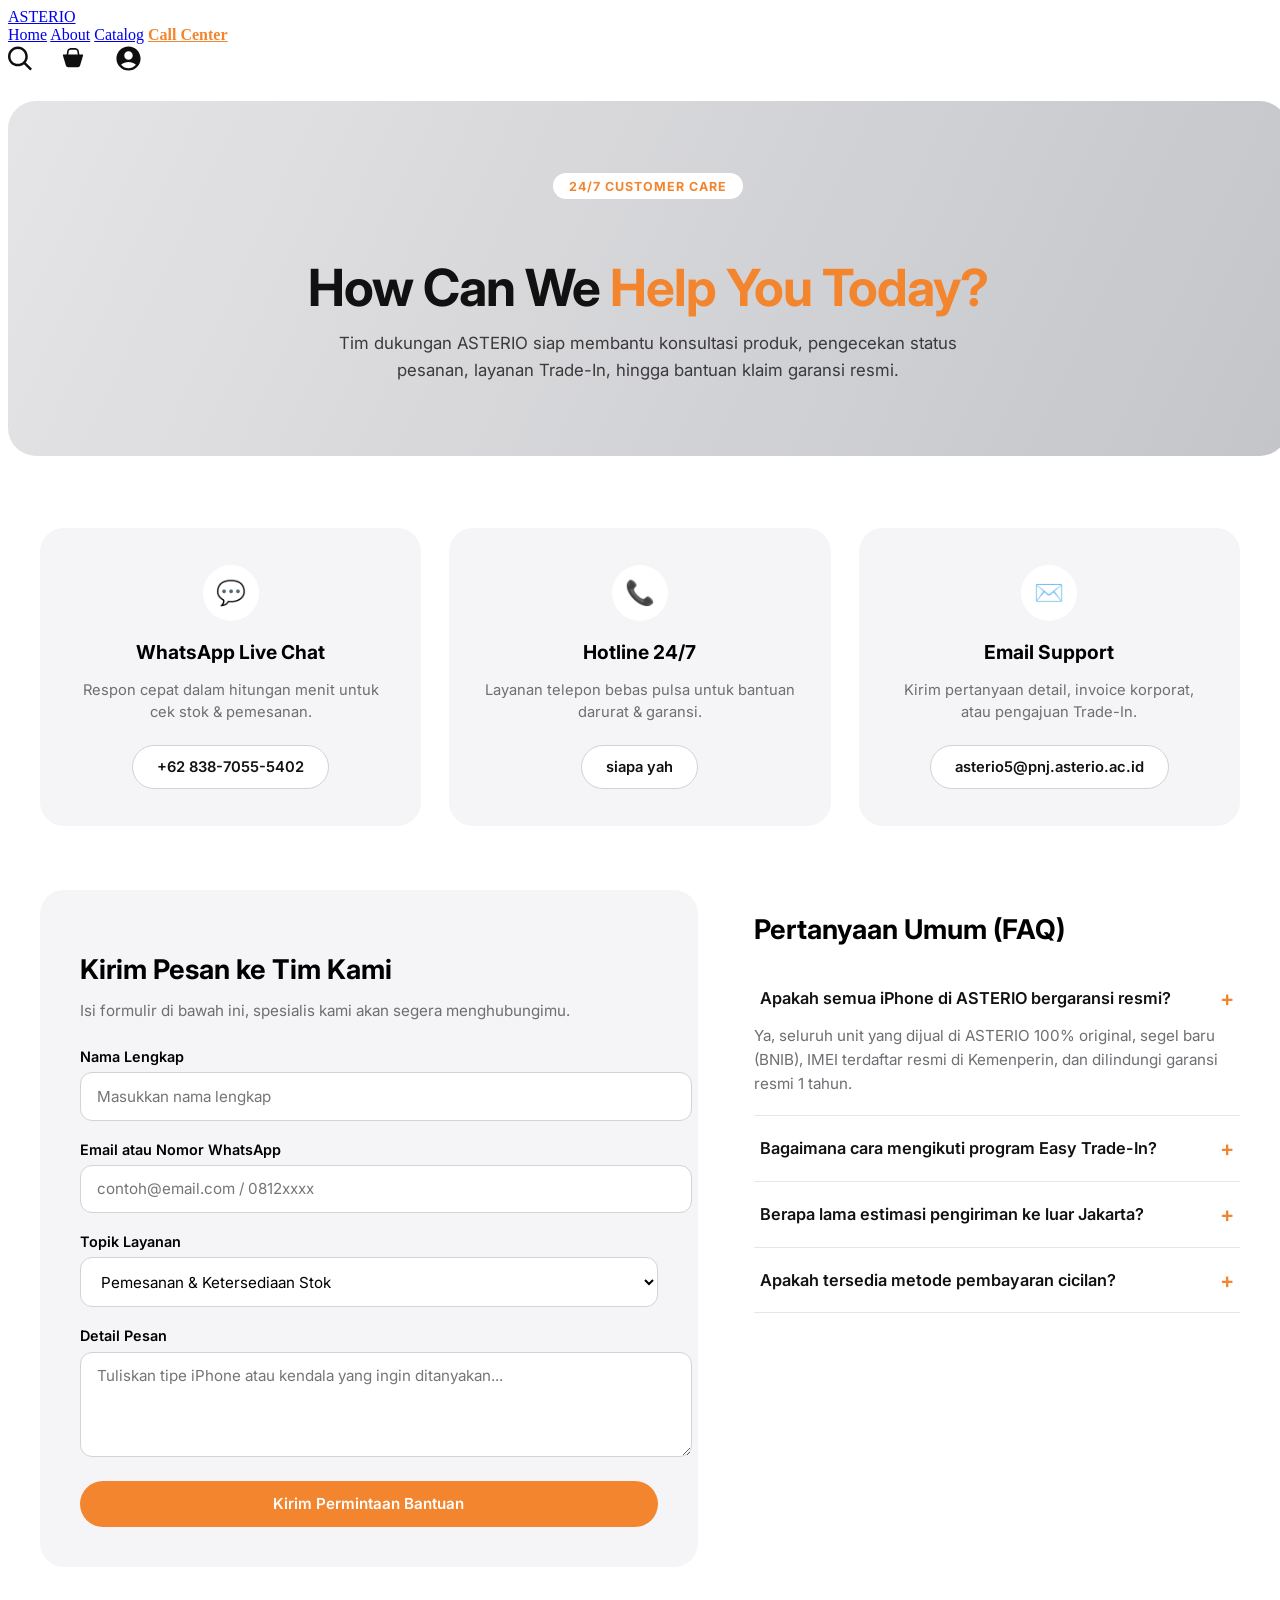
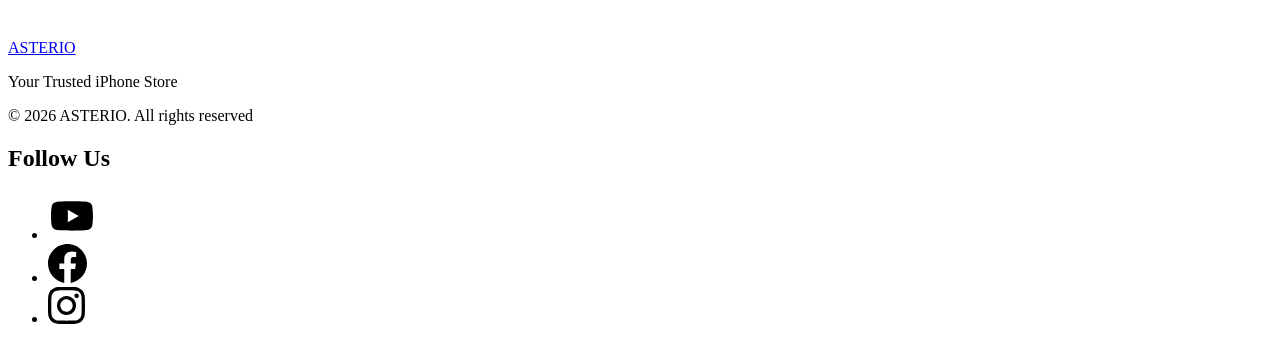
==== callcenter.html @ 1a4d2e9a "4 struktur tanpa js" ====
<!DOCTYPE html>
<html lang="en">
<head>
    <meta charset="UTF-8">
    <meta name="viewport" content="width=device-width, initial-scale=1.0">
    <title>Call Center | Asterio</title>
    <link rel="preconnect" href="https://fonts.googleapis.com">
    <link rel="preconnect" href="https://fonts.gstatic.com" crossorigin>
    <link href="https://fonts.googleapis.com/css2?family=Inter:ital,opsz,wght@0,14..32,100..900;1,14..32,100..900&family=Science+Gothic:wght@100..900&display=swap" rel="stylesheet">
    <link rel="stylesheet" href="style.css">
    <link rel="stylesheet" href="pages.css">
    <script src="script.js" defer></script>
</head>
<body>
    <header class="site-header">
        <div class="header-inner">
            <a class="brand" href="index.html" aria-label="Asterio home">ASTERIO</a>

            <nav class="main-nav" aria-label="Main navigation">
                <a href="index.html">Home</a>
                <a href="about.html">About</a>
                <a href="catalog.html">Catalog</a>
                <a href="callcenter.html" class="active">Call Center</a>
            </nav>

            <img class="header-icons" src="assets/header-icons.svg" alt="Search, shopping bag, and account">
        </div>
    </header>

    <main>
        <section class="page-hero">
            <span class="page-badge">24/7 Customer Care</span>
            <h1>How Can We <span>Help You Today?</span></h1>
            <p>Tim dukungan ASTERIO siap membantu konsultasi produk, pengecekan status pesanan, layanan Trade-In, hingga bantuan klaim garansi resmi.</p>
        </section>

        <section class="section-block">
            <div class="page-container">
                <div class="support-channels">
                    <div class="channel-card">
                        <div class="channel-icon">💬</div>
                        <h3>WhatsApp Live Chat</h3>
                        <p>Respon cepat dalam hitungan menit untuk cek stok & pemesanan.</p>
                        <a href="#contactFormSection" class="btn-outline">+62 838-7055-5402</a>
                    </div>
                    <div class="channel-card">
                        <div class="channel-icon">📞</div>
                        <h3>Hotline 24/7</h3>
                        <p>Layanan telepon bebas pulsa untuk bantuan darurat & garansi.</p>
                        <a href="#contactFormSection" class="btn-outline">siapa yah</a>
                    </div>
                    <div class="channel-card">
                        <div class="channel-icon">✉️</div>
                        <h3>Email Support</h3>
                        <p>Kirim pertanyaan detail, invoice korporat, atau pengajuan Trade-In.</p>
                        <a href="#contactFormSection" class="btn-outline">asterio5@pnj.asterio.ac.id</a>
                    </div>
                </div>

                <div class="contact-layout" id="contactFormSection">
                    <div class="contact-form-card">
                        <h2>Kirim Pesan ke Tim Kami</h2>
                        <p>Isi formulir di bawah ini, spesialis kami akan segera menghubungimu.</p>

                        <form id="supportForm">
                            <div class="form-group">
                                <label for="fullName">Nama Lengkap</label>
                                <input type="text" id="fullName" placeholder="Masukkan nama lengkap" required>
                            </div>

                            <div class="form-group">
                                <label for="email">Email atau Nomor WhatsApp</label>
                                <input type="text" id="email" placeholder="contoh@email.com / 0812xxxx" required>
                            </div>

                            <div class="form-group">
                                <label for="topic">Topik Layanan</label>
                                <select id="topic">
                                    <option value="order">Pemesanan & Ketersediaan Stok</option>
                                    <option value="trade-in">Program Easy Trade-In</option>
                                    <option value="warranty">Klaim Garansi & Service</option>
                                    <option value="delivery">Pelacakan Pengiriman</option>
                                </select>
                            </div>

                            <div class="form-group">
                                <label for="message">Detail Pesan</label>
                                <textarea id="message" rows="4" placeholder="Tuliskan tipe iPhone atau kendala yang ingin ditanyakan..." required></textarea>
                            </div>

                            <button type="submit" class="btn-primary" style="width: 100%;">Kirim Permintaan Bantuan</button>
                            <div class="form-feedback" id="formFeedback">
                                Terima kasih! Tiket bantuanmu telah diterima. Tim ASTERIO akan segera menghubungimu.
                            </div>
                        </form>
                    </div>

                    <div class="faq-section">
                        <h2>Pertanyaan Umum (FAQ)</h2>

                        <div class="faq-item open">
                            <button class="faq-question" type="button">
                                <span>Apakah semua iPhone di ASTERIO bergaransi resmi?</span>
                                <span>+</span>
                            </button>
                            <div class="faq-answer">
                                Ya, seluruh unit yang dijual di ASTERIO 100% original, segel baru (BNIB), IMEI terdaftar resmi di Kemenperin, dan dilindungi garansi resmi 1 tahun.
                            </div>
                        </div>

                        <div class="faq-item">
                            <button class="faq-question" type="button">
                                <span>Bagaimana cara mengikuti program Easy Trade-In?</span>
                                <span>+</span>
                            </button>
                            <div class="faq-answer">
                                Kamu cukup memilih topik "Program Easy Trade-In" pada formulir di samping dan mencantumkan tipe iPhone lamamu beserta kondisi fisiknya untuk mendapatkan estimasi harga tukar tambah.
                            </div>
                        </div>

                        <div class="faq-item">
                            <button class="faq-question" type="button">
                                <span>Berapa lama estimasi pengiriman ke luar Jakarta?</span>
                                <span>+</span>
                            </button>
                            <div class="faq-answer">
                                Untuk wilayah Jabodetabek tersedia layanan Instant/Same-Day Delivery. Untuk luar Jabodetabek memakan waktu 1–3 hari kerja dengan asuransi penuh.
                            </div>
                        </div>

                        <div class="faq-item">
                            <button class="faq-question" type="button">
                                <span>Apakah tersedia metode pembayaran cicilan?</span>
                                <span>+</span>
                            </button>
                            <div class="faq-answer">
                                Tersedia cicilan 0% hingga 24 bulan menggunakan kartu kredit bank rekanan maupun layanan paylater terverifikasi.
                            </div>
                        </div>
                    </div>
                </div>
            </div>
        </section>
    </main>

    <footer class="site-footer" id="site-footer">
        <div class="footer-left">
            <div class="footer-brand-block">
                <a class="brand footer-brand" href="index.html" aria-label="Asterio home">ASTERIO</a>
                <p>Your Trusted iPhone Store</p>
            </div>
            <p class="footer-copyright">© 2026 ASTERIO. All rights reserved</p>
        </div>

        <div class="footer-social">
            <h2>Follow Us</h2>
            <ul class="social-links" aria-label="ASTERIO on social media">
                <li class="social-icon social-icon--youtube">
                    <img src="assets/footer-youtube.svg" alt="YouTube">
                </li>
                <li class="social-icon social-icon--facebook">
                    <img src="assets/footer-facebook-mark.svg" alt="Facebook">
                </li>
                <li class="social-icon social-icon--instagram">
                    <img src="assets/footer-instagram.svg" alt="Instagram">
                </li>
            </ul>
        </div>
    </footer>

    <script>
        document.querySelectorAll('.faq-question').forEach(btn => {
            btn.addEventListener('click', () => {
                btn.parentElement.classList.toggle('open');
            });
        });

        document.getElementById('supportForm').addEventListener('submit', function (e) {
            e.preventDefault();
            document.getElementById('formFeedback').style.display = 'block';
            this.reset();
        });
    </script>
</body>
</html>
---- pages.css ----
/* --- TANDA MENU AKTIF DI NAVBAR --- */
.main-nav a.active {
  color: #f2852e;
  font-weight: 700;
}

/* --- CONTAINER KONTEN UTAMA --- */
.page-container {
  width: min(1320px, calc(100% - 64px));
  margin: 0 auto;
}

/* --- PAGE HERO BANNER --- */
.page-hero {
  width: min(1320px, calc(100% - 64px));
  margin: 1.5rem auto 0;
  background: linear-gradient(115deg, #e5e5e7 0%, #c4c5c9 100%);
  padding: 4.5rem 2.5rem;
  border-radius: 28px;
  text-align: center;
  font-family: 'Inter', sans-serif;
}

.page-badge {
  display: inline-block;
  font-size: 0.78rem;
  font-weight: 700;
  letter-spacing: 0.08em;
  text-transform: uppercase;
  color: #f2852e;
  background: #ffffff;
  padding: 0.35rem 1rem;
  border-radius: 999px;
  margin-bottom: 1rem;
}

.page-hero h1 {
  font-size: clamp(2.1rem, 4vw, 3.2rem);
  font-weight: 700;
  letter-spacing: -0.02em;
  color: #111111;
  margin-bottom: 0.85rem;
  line-height: 1.15;
}

.page-hero h1 span {
  color: #f2852e;
}

.page-hero p {
  max-width: 650px;
  margin: 0 auto;
  color: #3a3a3c;
  font-size: 1.05rem;
  line-height: 1.6;
}

/* --- BUTTONS --- */
.btn-primary {
  display: inline-flex;
  align-items: center;
  justify-content: center;
  gap: 0.5rem;
  background: #f2852e;
  color: #ffffff;
  font-family: 'Inter', sans-serif;
  font-weight: 600;
  font-size: 0.95rem;
  padding: 0.85rem 1.75rem;
  border-radius: 999px;
  border: none;
  text-decoration: none;
  cursor: pointer;
  transition: transform 0.2s ease, background 0.2s ease;
}

.btn-primary:hover {
  background: #dc721e;
  transform: translateY(-1px);
}

.btn-outline {
  display: inline-flex;
  align-items: center;
  justify-content: center;
  gap: 0.5rem;
  background: #ffffff;
  color: #111111;
  font-family: 'Inter', sans-serif;
  font-weight: 600;
  font-size: 0.92rem;
  padding: 0.78rem 1.5rem;
  border-radius: 999px;
  border: 1px solid #d2d2d7;
  text-decoration: none;
  cursor: pointer;
  transition: all 0.2s ease;
}

.btn-outline:hover {
  border-color: #f2852e;
  color: #f2852e;
}

/* --- SECTION BLOCK --- */
.section-block {
  padding: 4.5rem 0;
  font-family: 'Inter', sans-serif;
}

/* --- ABOUT PAGE --- */
.story-grid {
  display: grid;
  grid-template-columns: 1.1fr 0.9fr;
  gap: 3.5rem;
  align-items: center;
}

.story-content h2 {
  font-size: 2.15rem;
  font-weight: 700;
  color: #111111;
  margin-bottom: 1.1rem;
  letter-spacing: -0.015em;
}

.story-content p {
  color: #6e6e73;
  font-size: 1.02rem;
  line-height: 1.7;
  margin-bottom: 1.1rem;
}

.story-visual {
  background: #f5f5f7;
  border-radius: 24px;
  padding: 2.5rem;
  display: flex;
  align-items: center;
  justify-content: center;
}

.story-visual img {
  max-height: 330px;
  object-fit: contain;
}

.stats-bar {
  display: grid;
  grid-template-columns: repeat(4, 1fr);
  gap: 1.5rem;
  background: #141416;
  color: #ffffff;
  padding: 2.75rem 2rem;
  border-radius: 24px;
  margin-top: 4rem;
  text-align: center;
}

.stat-item h3 {
  font-size: 2.2rem;
  font-weight: 700;
  color: #f2852e;
  margin-bottom: 0.25rem;
}

.stat-item p {
  font-size: 0.95rem;
  color: #d1d1d6;
}

/* --- CATALOG PAGE --- */
.catalog-controls {
  display: flex;
  flex-wrap: wrap;
  justify-content: space-between;
  align-items: center;
  gap: 1rem;
  margin-bottom: 2.5rem;
}

.filter-tabs {
  display: flex;
  flex-wrap: wrap;
  gap: 0.65rem;
}

.filter-btn {
  padding: 0.6rem 1.35rem;
  border-radius: 999px;
  border: 1px solid #d2d2d7;
  background: #ffffff;
  color: #111111;
  font-family: 'Inter', sans-serif;
  font-weight: 500;
  font-size: 0.95rem;
  cursor: pointer;
  transition: all 0.2s ease;
}

.filter-btn.active,
.filter-btn:hover {
  background: #f2852e;
  color: #ffffff;
  border-color: #f2852e;
}

.search-box {
  min-width: 280px;
}

.search-box input {
  width: 100%;
  padding: 0.7rem 1.25rem;
  border-radius: 999px;
  border: 1px solid #d2d2d7;
  font-family: 'Inter', sans-serif;
  font-size: 0.95rem;
  outline: none;
}

.search-box input:focus {
  border-color: #f2852e;
}

.catalog-grid {
  display: grid;
  grid-template-columns: repeat(auto-fill, minmax(290px, 1fr));
  gap: 1.75rem;
}

.catalog-card {
  background: #f5f5f7;
  border-radius: 24px;
  padding: 1.75rem;
  display: flex;
  flex-direction: column;
  justify-content: space-between;
  transition: transform 0.25s ease, box-shadow 0.25s ease;
}

.catalog-card:hover {
  transform: translateY(-5px);
  box-shadow: 0 12px 30px rgba(0, 0, 0, 0.08);
}

.product-tag {
  align-self: flex-start;
  font-size: 0.75rem;
  font-weight: 700;
  text-transform: uppercase;
  padding: 0.3rem 0.75rem;
  border-radius: 999px;
  background: rgba(242, 133, 46, 0.14);
  color: #f2852e;
  margin-bottom: 1rem;
}

.catalog-img-wrap {
  height: 220px;
  display: flex;
  align-items: center;
  justify-content: center;
  margin-bottom: 1.25rem;
}

.catalog-img-wrap img {
  max-height: 100%;
  object-fit: contain;
}

.catalog-info h3 {
  font-size: 1.3rem;
  font-weight: 700;
  color: #111111;
  margin-bottom: 0.35rem;
}

.product-specs {
  font-size: 0.88rem;
  color: #6e6e73;
  margin-bottom: 0.85rem;
}

.product-price {
  font-size: 1.18rem;
  font-weight: 700;
  color: #111111;
  margin-bottom: 1.25rem;
}

.product-actions {
  display: flex;
  gap: 0.65rem;
}

.product-actions .btn-primary {
  flex: 1;
  padding: 0.7rem 1rem;
  font-size: 0.9rem;
}

/* --- CALL CENTER PAGE --- */
.support-channels {
  display: grid;
  grid-template-columns: repeat(auto-fit, minmax(260px, 1fr));
  gap: 1.75rem;
  margin-bottom: 4rem;
}

.channel-card {
  background: #f5f5f7;
  padding: 2.25rem 1.75rem;
  border-radius: 24px;
  text-align: center;
  border: 1px solid transparent;
  transition: border-color 0.2s ease, transform 0.2s ease;
}

.channel-card:hover {
  border-color: #f2852e;
  transform: translateY(-3px);
}

.channel-icon {
  width: 56px;
  height: 56px;
  background: #ffffff;
  border-radius: 50%;
  display: flex;
  align-items: center;
  justify-content: center;
  margin: 0 auto 1.1rem;
  font-size: 1.5rem;
}

.channel-card h3 {
  font-size: 1.2rem;
  font-weight: 700;
  margin-bottom: 0.45rem;
}

.channel-card p {
  font-size: 0.92rem;
  color: #6e6e73;
  margin-bottom: 1.35rem;
  line-height: 1.5;
}

.contact-layout {
  display: grid;
  grid-template-columns: 1.15fr 0.85fr;
  gap: 3.5rem;
  align-items: start;
}

.contact-form-card {
  background: #f5f5f7;
  padding: 2.5rem;
  border-radius: 24px;
}

.contact-form-card h2 {
  font-size: 1.7rem;
  font-weight: 700;
  margin-bottom: 0.4rem;
}

.contact-form-card > p {
  color: #6e6e73;
  font-size: 0.95rem;
  margin-bottom: 1.75rem;
}

.form-group {
  margin-bottom: 1.25rem;
}

.form-group label {
  display: block;
  font-size: 0.9rem;
  font-weight: 600;
  margin-bottom: 0.45rem;
}

.form-group input,
.form-group select,
.form-group textarea {
  width: 100%;
  padding: 0.85rem 1rem;
  border-radius: 12px;
  border: 1px solid #d2d2d7;
  background: #ffffff;
  font-family: 'Inter', sans-serif;
  font-size: 0.95rem;
  outline: none;
}

.form-group input:focus,
.form-group select:focus,
.form-group textarea:focus {
  border-color: #f2852e;
}

.form-feedback {
  margin-top: 1rem;
  padding: 0.9rem 1rem;
  border-radius: 12px;
  background: #e8f5e9;
  color: #1b5e20;
  font-size: 0.92rem;
  font-weight: 500;
  display: none;
}

/* FAQ Accordion */
.faq-section h2 {
  font-size: 1.7rem;
  font-weight: 700;
  margin-bottom: 1.25rem;
}

.faq-item {
  border-bottom: 1px solid #e5e5ea;
  padding: 1.15rem 0;
}

.faq-question {
  width: 100%;
  background: none;
  border: none;
  text-align: left;
  font-family: 'Inter', sans-serif;
  font-size: 1.02rem;
  font-weight: 600;
  color: #111111;
  display: flex;
  justify-content: space-between;
  align-items: center;
  cursor: pointer;
}

.faq-question span:last-child {
  color: #f2852e;
  font-size: 1.35rem;
}

.faq-answer {
  max-height: 0;
  overflow: hidden;
  transition: max-height 0.25s ease;
  color: #6e6e73;
  font-size: 0.95rem;
  line-height: 1.6;
}

.faq-item.open .faq-answer {
  max-height: 180px;
  margin-top: 0.7rem;
}

/* --- MODAL DETAIL PRODUK --- */
.modal-overlay {
  position: fixed;
  inset: 0;
  background: rgba(0, 0, 0, 0.5);
  display: none;
  align-items: center;
  justify-content: center;
  z-index: 200;
  padding: 1rem;
  font-family: 'Inter', sans-serif;
}

.modal-overlay.show {
  display: flex;
}

.modal-box {
  background: #ffffff;
  border-radius: 24px;
  max-width: 480px;
  width: 100%;
  padding: 2rem;
  position: relative;
}

.modal-close {
  position: absolute;
  top: 1.25rem;
  right: 1.25rem;
  background: #f5f5f7;
  border: none;
  width: 34px;
  height: 34px;
  border-radius: 50%;
  font-size: 1.2rem;
  cursor: pointer;
}

@media (max-width: 900px) {
  .story-grid,
  .contact-layout {
    grid-template-columns: 1fr;
  }
  .stats-bar {
    grid-template-columns: repeat(2, 1fr);
  }
}
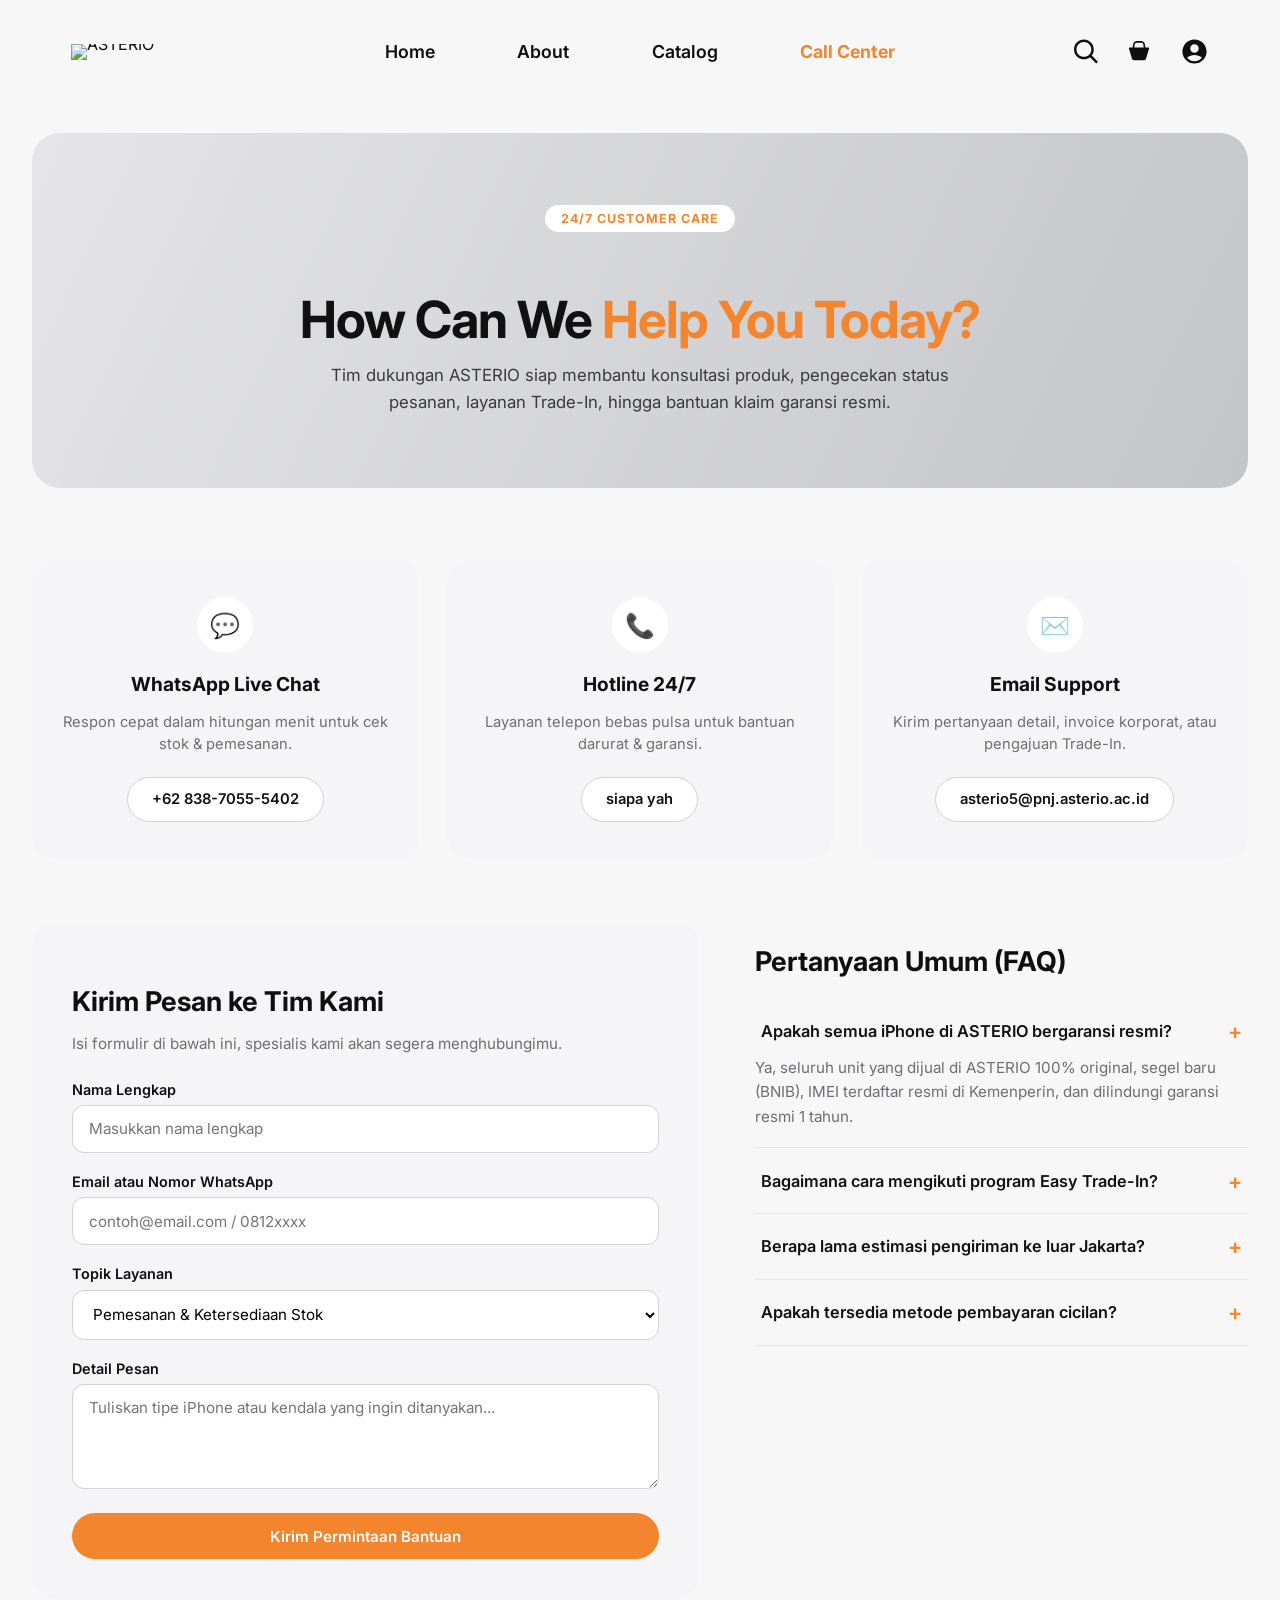
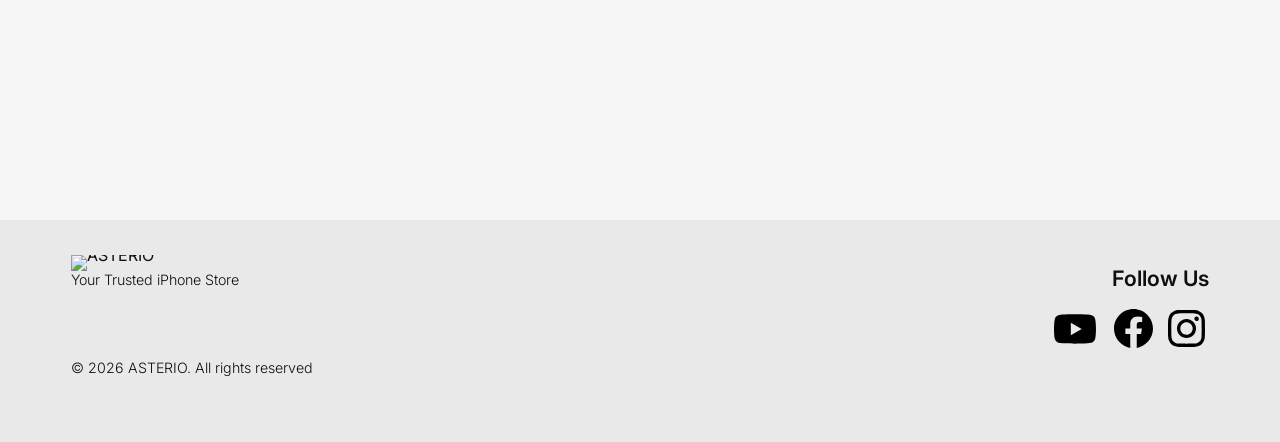
==== commit f643066a: "produk ditel progress minggu 2" ====
--- a/callcenter.html
+++ b/callcenter.html
@@ -14,7 +14,7 @@
 <body>
     <header class="site-header">
         <div class="header-inner">
-            <a class="brand" href="index.html" aria-label="Asterio home">ASTERIO</a>
+            <a class="brand" href="index.html" aria-label="Asterio home"><img class="brand-logo" src="assets/asterio-logo.png" alt="ASTERIO"></a>
 
             <nav class="main-nav" aria-label="Main navigation">
                 <a href="index.html">Home</a>
@@ -146,7 +146,7 @@
     <footer class="site-footer" id="site-footer">
         <div class="footer-left">
             <div class="footer-brand-block">
-                <a class="brand footer-brand" href="index.html" aria-label="Asterio home">ASTERIO</a>
+                <a class="brand footer-brand" href="index.html" aria-label="Asterio home"><img class="brand-logo" src="assets/asterio-logo.png" alt="ASTERIO"></a>
                 <p>Your Trusted iPhone Store</p>
             </div>
             <p class="footer-copyright">© 2026 ASTERIO. All rights reserved</p>
--- a/style.css
+++ b/style.css
@@ -0,0 +1,844 @@
+:root {
+    color-scheme: light;
+    --color-orange: #e5701e;
+    --color-ink: #0f0f0f;
+    --color-page: #f7f7f7;
+    --color-card: #e9e9e9;
+    --font-body: "Inter", sans-serif;
+}
+
+* {
+    box-sizing: border-box;
+}
+
+body {
+    background: var(--color-page);
+    color: var(--color-ink);
+    font-family: var(--font-body);
+    margin: 0 auto;
+    max-width: 1440px;
+    min-width: 320px;
+}
+
+a {
+    color: inherit;
+    text-decoration: none;
+}
+
+.site-header {
+    height: min(123px, 8.5417vw);
+    padding-top: min(33px, 2.2917vw);
+}
+
+.header-inner {
+    align-items: center;
+    display: grid;
+    grid-template-columns: 1fr auto 1fr;
+    height: min(50px, 3.4722vw);
+    margin: 0 auto;
+    max-width: 1300px;
+    padding: 0 min(10px, 0.6944vw);
+    width: calc(100% - min(9.7222vw, 140px));
+}
+
+.brand {
+    display: block;
+    line-height: 0;
+    width: min(154px, 10.6944vw);
+    white-space: nowrap;
+}
+
+.brand-logo {
+    display: block;
+    height: auto;
+    width: 100%;
+}
+
+.footer-brand {
+    width: 180px;
+}
+
+.main-nav {
+    align-items: center;
+    display: flex;
+    gap: min(93px, 6.4583vw);
+}
+
+.main-nav a {
+    font-size: min(20px, 1.3889vw);
+    font-weight: 600;
+    white-space: nowrap;
+}
+
+.main-nav a:hover,
+.see-all:hover,
+.product-info a:hover {
+    color: var(--color-orange);
+}
+
+.header-icons {
+    display: block;
+    height: 29px;
+    justify-self: end;
+    width: 135px;
+}
+
+.hero {
+    aspect-ratio: 1320 / 370;
+    border-radius: 28px;
+    margin: 1.5rem auto 0;
+    overflow: hidden;
+    position: relative;
+    width: min(1320px, calc(100% - 64px));
+}
+
+.hero > img {
+    display: block;
+    height: 100%;
+    object-fit: cover;
+    width: 100%;
+}
+
+.visually-hidden {
+    clip: rect(0, 0, 0, 0);
+    clip-path: inset(50%);
+    height: 1px;
+    overflow: hidden;
+    position: absolute;
+    white-space: nowrap;
+    width: 1px;
+}
+
+.benefits {
+    height: min(59px, 4.0972vw);
+    margin: min(23px, 1.5972vw) auto 0;
+    max-width: 1440px;
+    padding: 0 min(80px, 5.5556vw);
+}
+
+.benefit-list {
+    align-items: center;
+    display: grid;
+    grid-template-columns: repeat(4, minmax(0, 1fr));
+    list-style: none;
+    margin: 0;
+    padding: 0;
+}
+
+.benefit {
+    align-items: center;
+    display: flex;
+    gap: min(10px, 0.6944vw);
+    min-width: 0;
+}
+
+.benefit-icon {
+    display: block;
+    flex: 0 0 59px;
+    height: 59px;
+    width: 59px;
+}
+
+.benefit-icon--shield {
+    flex-basis: 38px;
+    height: 48px;
+    position: relative;
+    width: 38px;
+}
+
+.benefit-icon--shield img:first-child {
+    display: block;
+    height: 48px;
+    width: 38px;
+}
+
+.benefit-icon--shield img:last-child {
+    height: 12px;
+    left: 9px;
+    position: absolute;
+    top: 17px;
+    width: 20px;
+}
+
+.benefit-copy {
+    display: flex;
+    flex-direction: column;
+    gap: 5px;
+    min-width: 0;
+    padding: 0 min(10px, 0.6944vw);
+}
+
+.benefit-copy strong {
+    font-size: min(24px, 1.6667vw);
+    font-weight: 500;
+    line-height: 1.15;
+    white-space: nowrap;
+}
+
+.benefit-copy small {
+    font-size: min(12px, 0.8333vw);
+    font-weight: 300;
+    line-height: 1.2;
+    white-space: nowrap;
+}
+
+.products {
+    margin-top: min(12px, 0.8333vw);
+    padding: 0 min(80px, 5.5556vw);
+}
+
+.section-heading {
+    align-items: end;
+    display: flex;
+    height: min(89px, 6.1806vw);
+    justify-content: space-between;
+}
+
+.section-heading h2 {
+    font-size: min(48px, 3.3333vw);
+    font-weight: 500;
+    line-height: 1.15;
+    margin: 0;
+}
+
+.section-heading p {
+    font-size: min(24px, 1.6667vw);
+    font-weight: 300;
+    line-height: 1.2;
+    margin: 0;
+}
+
+.see-all {
+    font-size: min(32px, 2.2222vw);
+    font-weight: 400;
+    line-height: 1.2;
+    padding-bottom: 3px;
+    white-space: nowrap;
+}
+
+.product-list {
+    display: grid;
+    gap: min(56px, 3.8889vw);
+    grid-template-columns: repeat(3, minmax(0, 1fr));
+    list-style: none;
+    margin: min(35px, 2.4306vw) 0 0;
+    padding: 0;
+}
+
+.product-card {
+    background: var(--color-card);
+    border-radius: min(26px, 1.8056vw);
+    height: min(230px, 15.9722vw);
+    overflow: hidden;
+    position: relative;
+}
+
+.product-photo {
+    overflow: hidden;
+    position: absolute;
+}
+
+.product-photo img {
+    max-width: none;
+    position: absolute;
+}
+
+.product-photo--17 {
+    height: 115.22%;
+    left: 3.08%;
+    top: -6.52%;
+    width: 39.85%;
+}
+
+.product-photo--17 img {
+    height: 100%;
+    left: 0;
+    object-fit: contain;
+    top: 0;
+    width: 100%;
+}
+
+.product-photo--air {
+    height: 100.43%;
+    left: 3.6%;
+    top: 3.04%;
+    width: 37.28%;
+}
+
+.product-photo--air img {
+    height: 100%;
+    left: 0;
+    object-fit: contain;
+    top: 0;
+    width: 100%;
+}
+
+.product-photo--duo {
+    height: 88.26%;
+    left: 2.06%;
+    top: 5.65%;
+    width: 37.02%;
+}
+
+.product-photo--duo img {
+    height: 100%;
+    left: 0;
+    object-fit: contain;
+    top: 0;
+    width: 100%;
+}
+
+.product-info {
+    left: 43%;
+    position: absolute;
+    top: 53.48%;
+}
+
+.product-info h3 {
+    font-size: min(40px, 2.7778vw);
+    font-weight: 500;
+    line-height: 1.2;
+    margin: 0 0 min(8px, 0.5556vw);
+    white-space: nowrap;
+}
+
+.product-info a {
+    align-items: center;
+    display: flex;
+    font-size: min(20px, 1.3889vw);
+    font-weight: 300;
+    gap: min(12px, 0.8333vw);
+    line-height: 1.2;
+    white-space: nowrap;
+}
+
+.arrow-icon {
+    align-items: center;
+    display: inline-flex;
+    flex: 0 0 clamp(24px, 2.0595vw, 29.6564px);
+    height: clamp(24px, 2.0894vw, 30.0879px);
+    justify-content: center;
+    width: clamp(24px, 2.0595vw, 29.6564px);
+}
+
+.arrow-icon img {
+    display: block;
+}
+
+.trade-in {
+    background: var(--color-orange);
+    border-radius: min(64px, 4.4444vw);
+    height: min(312px, 21.6667vw);
+    margin: min(73px, 5.0694vw) min(80px, 5.5556vw) 0;
+    overflow: hidden;
+    position: relative;
+}
+
+.trade-in-stripe {
+    height: min(1199px, 83.2639vw);
+    left: min(779px, 54.0972vw);
+    pointer-events: none;
+    position: absolute;
+    top: max(-188px, -13.0556vw);
+    width: min(579px, 40.2083vw);
+}
+
+.trade-in-stripe img {
+    left: -7.17%;
+    position: absolute;
+    top: -3.04%;
+}
+
+.trade-in-copy {
+    left: min(116px, 8.0556vw);
+    position: absolute;
+    top: min(68px, 4.7222vw);
+    z-index: 1;
+}
+
+.trade-in-copy h2 {
+    font-size: min(48px, 3.3333vw);
+    font-weight: 500;
+    line-height: 1.15;
+    margin: 0;
+    white-space: nowrap;
+}
+
+.trade-in-copy a {
+    align-items: center;
+    background: var(--color-ink);
+    border-radius: min(21px, 1.4583vw);
+    color: var(--color-orange);
+    display: flex;
+    font-size: min(24px, 1.6667vw);
+    font-weight: 400;
+    gap: min(6px, 0.4167vw);
+    height: min(42px, 2.9167vw);
+    justify-content: center;
+    margin-top: min(20px, 1.3889vw);
+    padding: 0 min(6px, 0.4167vw);
+    white-space: nowrap;
+    width: min(177px, 12.2917vw);
+}
+
+.trade-in-phone {
+    height: min(365px, 25.3472vw);
+    left: min(634px, 44.0278vw);
+    object-fit: cover;
+    position: absolute;
+    top: max(-53px, -3.6806vw);
+    width: min(607px, 42.1528vw);
+}
+
+main {
+    padding-bottom: min(167px, 11.5972vw);
+}
+
+.site-footer {
+    align-items: flex-start;
+    background: var(--color-card);
+    display: flex;
+    height: min(250px, 17.3611vw);
+    justify-content: space-between;
+    padding: min(40px, 2.7778vw) min(80px, 5.5556vw);
+}
+
+.footer-left {
+    display: flex;
+    flex-direction: column;
+    gap: min(79px, 5.4861vw);
+    width: 272px;
+}
+
+.footer-brand-block p,
+.footer-copyright {
+    font-size: min(16px, 1.1111vw);
+    font-weight: 300;
+    line-height: 1.2;
+    margin: 0;
+}
+
+.footer-social {
+    align-items: flex-end;
+    display: flex;
+    flex-direction: column;
+    gap: min(15px, 1.0417vw);
+    margin-top: min(12px, 0.8333vw);
+    width: 158px;
+}
+
+.footer-social h2 {
+    font-size: min(24px, 1.6667vw);
+    font-weight: 600;
+    line-height: 1.2;
+    margin: 0;
+}
+
+.social-links {
+    align-items: center;
+    display: flex;
+    gap: min(17px, 1.1806vw);
+    list-style: none;
+    margin: 0;
+    padding: 0;
+    width: 158px;
+}
+
+.social-icon {
+    display: block;
+    flex: none;
+}
+
+.social-icon img {
+    display: block;
+}
+
+.social-icon--facebook {
+    height: 39px;
+    mask-image: url("assets/footer-facebook-mask.svg");
+    mask-position: center;
+    mask-repeat: no-repeat;
+    mask-size: 39px 39px;
+    overflow: hidden;
+    width: 39px;
+    -webkit-mask-image: url("assets/footer-facebook-mask.svg");
+    -webkit-mask-position: center;
+    -webkit-mask-repeat: no-repeat;
+    -webkit-mask-size: 39px 39px;
+}
+
+@media (min-width: 901px) and (max-width: 1200px) {
+    .header-inner {
+        width: calc(100% - min(9.7222vw, 140px));
+    }
+
+    .header-icons,
+    .benefit-icon,
+    .arrow-icon img {
+        transform: scale(0.8);
+    }
+
+    .header-icons {
+        transform-origin: right center;
+    }
+
+    .benefit-icon {
+        transform-origin: center;
+    }
+
+    .social-icon {
+        transform: scale(0.8);
+        transform-origin: center;
+    }
+
+    .trade-in-stripe {
+        transform: scale(0.8);
+        transform-origin: top left;
+    }
+}
+
+@media (max-width: 900px) {
+    .site-header {
+        height: auto;
+        padding: 20px 24px;
+    }
+
+    .header-inner {
+        gap: 20px;
+        grid-template-columns: 1fr auto;
+        height: auto;
+        width: 100%;
+    }
+
+    .brand {
+        width: 150px;
+    }
+
+    .main-nav {
+        gap: clamp(18px, 5vw, 48px);
+        grid-column: 1 / -1;
+        grid-row: 2;
+        justify-content: center;
+        order: 1;
+    }
+
+    .main-nav a {
+        font-size: 16px;
+    }
+
+    .header-icons {
+        grid-column: 2;
+        grid-row: 1;
+        transform: scale(0.8);
+        transform-origin: right center;
+    }
+
+    .benefits {
+        height: auto;
+        margin-top: 24px;
+        padding: 0 30px;
+    }
+
+    .benefit-list {
+        gap: 18px 12px;
+        grid-template-columns: repeat(2, minmax(0, 1fr));
+    }
+
+    .benefit-icon {
+        margin-right: -12px;
+        transform: scale(0.8);
+        transform-origin: center;
+    }
+
+    .benefit-icon--shield {
+        margin-right: -8px;
+        transform: scale(0.8);
+        transform-origin: center;
+    }
+
+    .benefit-copy {
+        padding: 0;
+    }
+
+    .benefit-copy strong {
+        font-size: 18px;
+    }
+
+    .benefit-copy small {
+        font-size: 10px;
+    }
+
+    .products {
+        margin-top: 12px;
+        padding: 0 30px;
+    }
+
+    .section-heading {
+        height: auto;
+        margin-bottom: 28px;
+    }
+
+    .section-heading h2 {
+        font-size: 38px;
+    }
+
+    .section-heading p {
+        font-size: 18px;
+    }
+
+    .see-all {
+        font-size: 22px;
+    }
+
+    .product-list {
+        gap: 22px;
+        grid-template-columns: 1fr;
+        margin-top: 0;
+    }
+
+    .product-card {
+        height: min(230px, 25.5556vw);
+        margin: 0 auto;
+        max-width: 600px;
+        width: 100%;
+    }
+
+    .product-info h3 {
+        font-size: 32px;
+    }
+
+    .product-info a {
+        font-size: 16px;
+    }
+
+    .arrow-icon img {
+        transform: scale(0.8);
+    }
+
+    .trade-in {
+        height: clamp(210px, 28vw, 260px);
+        margin: 48px 30px 0;
+    }
+
+    .trade-in-stripe {
+        left: auto;
+        right: -370px;
+        transform: scale(0.7);
+        transform-origin: top left;
+    }
+
+    .trade-in-copy {
+        left: clamp(32px, 8.0556vw, 72px);
+        top: clamp(36px, 4.7222vw, 43px);
+    }
+
+    .trade-in-copy h2 {
+        font-size: 34px;
+    }
+
+    .trade-in-copy a {
+        font-size: 18px;
+        height: 38px;
+        margin-top: 16px;
+        width: 150px;
+    }
+
+    .trade-in-phone {
+        height: auto;
+        left: auto;
+        right: -70px;
+        top: 0;
+        width: 55%;
+    }
+
+    main {
+        padding-bottom: 120px;
+    }
+
+    .site-footer {
+        height: auto;
+        min-height: 180px;
+        padding: 32px 30px;
+    }
+
+    .footer-left {
+        gap: 48px;
+    }
+
+    .footer-brand-block p {
+        font-size: 14px;
+    }
+
+    .footer-copyright {
+        font-size: 12px;
+    }
+
+    .footer-social {
+        margin-top: 0;
+    }
+
+    .footer-social h2 {
+        font-size: 18px;
+    }
+
+    .social-links {
+        gap: 12px;
+    }
+
+}
+
+@media (max-width: 520px) {
+    .header-inner {
+        gap: 16px;
+    }
+
+    .brand {
+        width: 120px;
+    }
+
+    .main-nav {
+        gap: 22px;
+    }
+
+    .main-nav a {
+        font-size: 14px;
+    }
+
+    .benefit-list {
+        gap: 18px 8px;
+    }
+
+    .benefit {
+        align-items: flex-start;
+        gap: 8px;
+    }
+
+    .benefit-icon {
+        margin-right: -20px;
+        transform: scale(0.66);
+    }
+
+    .benefit-icon--shield {
+        margin-right: -14px;
+        transform: scale(0.66);
+    }
+
+    .benefit-copy strong {
+        font-size: 14px;
+    }
+
+    .benefit-copy small {
+        font-size: 9px;
+        white-space: normal;
+    }
+
+    .products {
+        margin-top: 10px;
+        padding: 0 20px;
+    }
+
+    .section-heading {
+        align-items: flex-end;
+        gap: 12px;
+        margin-bottom: 22px;
+    }
+
+    .section-heading h2 {
+        font-size: 30px;
+    }
+
+    .section-heading p {
+        font-size: 14px;
+    }
+
+    .see-all {
+        font-size: 16px;
+    }
+
+    .product-card {
+        height: 190px;
+    }
+
+    .product-info {
+        left: 42%;
+        top: 52%;
+    }
+
+    .product-info h3 {
+        font-size: 24px;
+    }
+
+    .product-info a {
+        font-size: 12px;
+        gap: 5px;
+    }
+
+    .arrow-icon {
+        flex-basis: 24px;
+        height: 24px;
+        width: 24px;
+    }
+
+
+    .trade-in {
+        border-radius: 34px;
+        height: 210px;
+        margin: 34px 20px 0;
+    }
+
+    .trade-in-copy {
+        left: 24px;
+        top: 34px;
+    }
+
+    .trade-in-copy h2 {
+        font-size: 24px;
+    }
+
+    .trade-in-copy a {
+        font-size: 14px;
+        height: 32px;
+        margin-top: 14px;
+        padding: 0 12px;
+        width: 126px;
+    }
+
+    .trade-in-phone {
+        right: -105px;
+        width: 68%;
+    }
+
+    .trade-in-stripe {
+        right: -530px;
+        transform: scale(0.48);
+        transform-origin: top left;
+    }
+
+    .site-footer {
+        align-items: flex-start;
+        flex-direction: column;
+        gap: 24px;
+        padding: 24px 20px;
+    }
+
+    .footer-left {
+        gap: 24px;
+        max-width: 100%;
+    }
+
+    .footer-brand-block p {
+        font-size: 12px;
+    }
+
+    .footer-copyright {
+        font-size: 11px;
+    }
+
+    .footer-social {
+        align-items: flex-start;
+    }
+
+    .footer-social h2 {
+        font-size: 16px;
+    }
+}
--- a/pages.css
+++ b/pages.css
@@ -239,6 +239,12 @@
   transition: transform 0.25s ease, box-shadow 0.25s ease;
 }
 
+.catalog-card-link {
+  display: block;
+  color: inherit;
+  text-decoration: none;
+}
+
 .catalog-card:hover {
   transform: translateY(-5px);
   box-shadow: 0 12px 30px rgba(0, 0, 0, 0.08);
@@ -298,6 +304,444 @@
   flex: 1;
   padding: 0.7rem 1rem;
   font-size: 0.9rem;
+}
+
+/* --- PRODUCT DETAIL PAGE --- */
+.back-link {
+  display: inline-block;
+  margin-bottom: 1.5rem;
+  color: #6e6e73;
+  font-weight: 600;
+}
+
+.back-link:hover {
+  color: #f2852e;
+}
+
+.product-detail-layout {
+  display: grid;
+  grid-template-columns: minmax(0, 1fr) minmax(320px, 0.78fr);
+  gap: 3.5rem;
+  align-items: center;
+}
+
+.product-detail-visual {
+  min-height: 520px;
+  border-radius: 28px;
+  background: #ededee;
+  display: flex;
+  align-items: center;
+  justify-content: center;
+  position: relative;
+  padding: 3.5rem;
+}
+
+.product-detail-visual .product-tag {
+  position: absolute;
+  left: 2rem;
+  top: 2rem;
+}
+
+.product-detail-visual img {
+  max-width: 100%;
+  max-height: 420px;
+  object-fit: contain;
+}
+
+.detail-kicker {
+  color: #f2852e;
+  font-weight: 700;
+  margin-bottom: 0.65rem;
+}
+
+.product-detail-content h1 {
+  font-size: clamp(2.4rem, 5vw, 4.5rem);
+  line-height: 1;
+  margin: 0 0 1rem;
+}
+
+.detail-price {
+  font-size: 1.55rem;
+  font-weight: 800;
+  margin-bottom: 1.25rem;
+}
+
+.detail-description {
+  color: #6e6e73;
+  line-height: 1.75;
+  margin-bottom: 1.5rem;
+}
+
+.detail-spec-list {
+  display: grid;
+  grid-template-columns: repeat(2, minmax(0, 1fr));
+  gap: 0.75rem;
+  margin-bottom: 2rem;
+}
+
+.detail-spec-list span {
+  background: #f5f5f7;
+  border-radius: 12px;
+  padding: 0.85rem 1rem;
+  font-size: 0.92rem;
+  font-weight: 600;
+}
+
+.detail-actions {
+  display: flex;
+  flex-wrap: wrap;
+  gap: 0.75rem;
+}
+
+.detail-page {
+  font-family: 'Inter', sans-serif;
+  overflow: hidden;
+}
+
+.detail-hero {
+  width: min(1280px, calc(100% - 64px));
+  margin: 0 auto;
+  padding: 0 0 70px;
+}
+
+.back-link {
+  display: inline-block;
+  margin-bottom: 18px;
+  color: #6e6e73;
+  font-size: 0.9rem;
+  font-weight: 600;
+}
+
+.detail-showcase {
+  display: grid;
+  grid-template-columns: 485px minmax(0, 530px);
+  gap: clamp(56px, 10.07vw, 145px);
+  align-items: start;
+  min-height: 720px;
+  width: min(1160px, 100%);
+  margin: 0 auto;
+}
+
+.detail-main-image {
+  height: 550px;
+  display: flex;
+  align-items: center;
+  justify-content: center;
+  background: #f5f5f7;
+  border-radius: 28px;
+  overflow: hidden;
+}
+
+.detail-main-image img {
+  width: 100%;
+  height: 100%;
+  object-fit: contain;
+}
+
+.detail-thumbnails {
+  display: grid;
+  grid-template-columns: repeat(4, 111px);
+  gap: 11px;
+  margin-top: 25px;
+}
+
+.detail-thumb {
+  width: 111px;
+  height: 111px;
+  border: 1px solid transparent;
+  border-radius: 14px;
+  background: #ededee;
+  padding: 8px;
+  cursor: pointer;
+  overflow: hidden;
+}
+
+.detail-thumb.active {
+  border-color: #e5701e;
+}
+
+.detail-thumb img {
+  width: 100%;
+  height: 100%;
+  object-fit: contain;
+}
+
+.detail-product-info {
+  padding-top: 42px;
+}
+
+.detail-badge {
+  display: inline-block;
+  color: #e5701e;
+  border: 2px solid #e5701e;
+  background: rgba(255, 128, 39, 0.18);
+  border-radius: 18px;
+  font-size: 0.9rem;
+  padding: 3px 13px;
+  margin-bottom: 12px;
+}
+
+.detail-product-info h1 {
+  font-size: 64px;
+  line-height: 1;
+  margin: 0 0 18px;
+}
+
+.detail-description {
+  max-width: 600px;
+  color: #3a3a3c;
+  font-size: 18px;
+  line-height: 1.5;
+  margin: 0 0 34px;
+}
+
+.option-group {
+  margin-bottom: 28px;
+}
+
+.option-label {
+  display: block;
+  font-size: 20px;
+  font-weight: 400;
+  margin-bottom: 12px;
+}
+
+.color-options,
+.storage-options {
+  display: flex;
+  gap: 16px;
+  align-items: center;
+}
+
+.color-dot {
+  width: 38px;
+  height: 38px;
+  border: 3px solid #f7f7f7;
+  border-radius: 50%;
+  cursor: pointer;
+  box-shadow: 0 0 0 1px #d7d7da;
+}
+
+.color-dot.active {
+  box-shadow: 0 0 0 2px #e5701e;
+}
+
+.color-black { background: #0f0f0f; }
+.color-pink { background: #efb2c1; }
+.color-green { background: #a8b99d; }
+.color-blue { background: #d5d8e8; }
+
+.storage-option {
+  min-width: 60px;
+  height: 33px;
+  border: 1px solid transparent;
+  border-radius: 8px;
+  background: #d9d9d9;
+  color: #111;
+  font-size: 14px;
+  cursor: pointer;
+}
+
+.storage-option.active {
+  border-color: #e5701e;
+  background: #ededee;
+}
+
+.detail-old-price {
+  color: rgba(15, 15, 15, 0.5);
+  font-size: 18px;
+  text-decoration: line-through;
+  margin: 32px 0 4px;
+}
+
+.detail-price {
+  font-size: 48px;
+  font-weight: 700;
+  line-height: 1;
+  margin: 0 0 28px;
+}
+
+.detail-actions {
+  display: grid;
+  grid-template-columns: 213px 213px;
+  gap: 14px;
+}
+
+.detail-cart,
+.detail-buy {
+  height: 77px;
+  border: none;
+  border-radius: 13px;
+  display: inline-flex;
+  align-items: center;
+  justify-content: center;
+  font-size: 28px;
+  font-weight: 600;
+  text-decoration: none;
+  cursor: pointer;
+}
+
+.detail-cart {
+  background: #0f0f0f;
+  color: #fff;
+}
+
+.detail-buy {
+  background: #e5701e;
+  color: #111;
+}
+
+.customer-reviews,
+.related-products {
+  width: min(1280px, calc(100% - 64px));
+  margin: 0 auto;
+  padding: 38px 0 55px;
+}
+
+.customer-reviews h2,
+.related-products h2 {
+  font-size: 48px;
+  line-height: 1;
+  margin: 0 0 36px;
+}
+
+.review-grid {
+  display: grid;
+  grid-template-columns: repeat(3, 1fr);
+  gap: 35px;
+}
+
+.review-card {
+  min-height: 203px;
+  background: #e7e7e7;
+  border-radius: 49px;
+  padding: 38px 74px 28px;
+}
+
+.review-person {
+  display: flex;
+  align-items: center;
+  gap: 12px;
+  margin-bottom: 18px;
+}
+
+.review-avatar {
+  width: 53px;
+  height: 53px;
+  border-radius: 50%;
+  display: flex;
+  align-items: center;
+  justify-content: center;
+  color: #fff;
+  background: #7d807e;
+  font-size: 13px;
+  font-weight: 700;
+}
+
+.avatar-two { background: #73858f; }
+.avatar-three { background: #6f6a66; }
+
+.review-card p {
+  font-size: 16px;
+  line-height:1.5;
+  margin: 0;
+}
+
+.related-grid {
+  display: grid;
+  grid-template-columns: repeat(4, 1fr);
+  gap: 24px;
+}
+
+.related-card {
+  height: 311px;
+  background: #e7e7e7;
+  border-radius: 20px;
+  padding: 20px 25px;
+  position: relative;
+  text-decoration: none;
+  transition: transform 0.2s ease;
+}
+
+.related-card:hover {
+  transform: translateY(-4px);
+}
+
+.related-image {
+  height: 205px;
+  display: flex;
+  align-items: center;
+  justify-content: center;
+}
+
+.related-image img {
+  max-width: 188px;
+  max-height: 188px;
+  object-fit: contain;
+}
+
+.related-card h3 {
+  font-size: 24px;
+  margin: 8px 0 2px;
+}
+
+.related-card p {
+  font-size: 20px;
+  margin: 0;
+}
+
+.related-arrow {
+  position: absolute;
+  right: 28px;
+  bottom: 31px;
+  font-size: 24px;
+}
+
+@media (max-width: 900px) {
+  .detail-hero,
+  .customer-reviews,
+  .related-products {
+    width: min(100% - 32px, 1280px);
+  }
+  .detail-showcase {
+    grid-template-columns: 1fr;
+    gap: 24px;
+  }
+  .detail-main-image {
+    height: min(550px, 75vw);
+  }
+  .detail-thumbnails {
+    grid-template-columns: repeat(4, minmax(70px, 111px));
+  }
+  .detail-thumb {
+    width: 100%;
+  }
+  .detail-product-info {
+    padding-top: 10px;
+  }
+  .detail-product-info h1 {
+    font-size: clamp(42px, 10vw, 64px);
+  }
+  .detail-price {
+    font-size: clamp(36px, 8vw, 48px);
+  }
+  .detail-actions {
+    grid-template-columns: repeat(2, minmax(0, 213px));
+  }
+  .detail-cart,
+  .detail-buy {
+    font-size: 20px;
+  }
+  .customer-reviews h2,
+  .related-products h2 {
+    font-size: 38px;
+  }
+  .review-grid {
+    grid-template-columns: 1fr;
+  }
+  .related-grid {
+    grid-template-columns: repeat(2, 1fr);
+  }
 }
 
 /* --- CALL CENTER PAGE --- */
@@ -500,10 +944,17 @@
 
 @media (max-width: 900px) {
   .story-grid,
-  .contact-layout {
+  .contact-layout,
+  .product-detail-layout {
     grid-template-columns: 1fr;
   }
   .stats-bar {
     grid-template-columns: repeat(2, 1fr);
   }
+  .product-detail-visual {
+    min-height: 380px;
+  }
+  .product-detail-visual img {
+    max-height: 300px;
+  }
 }
